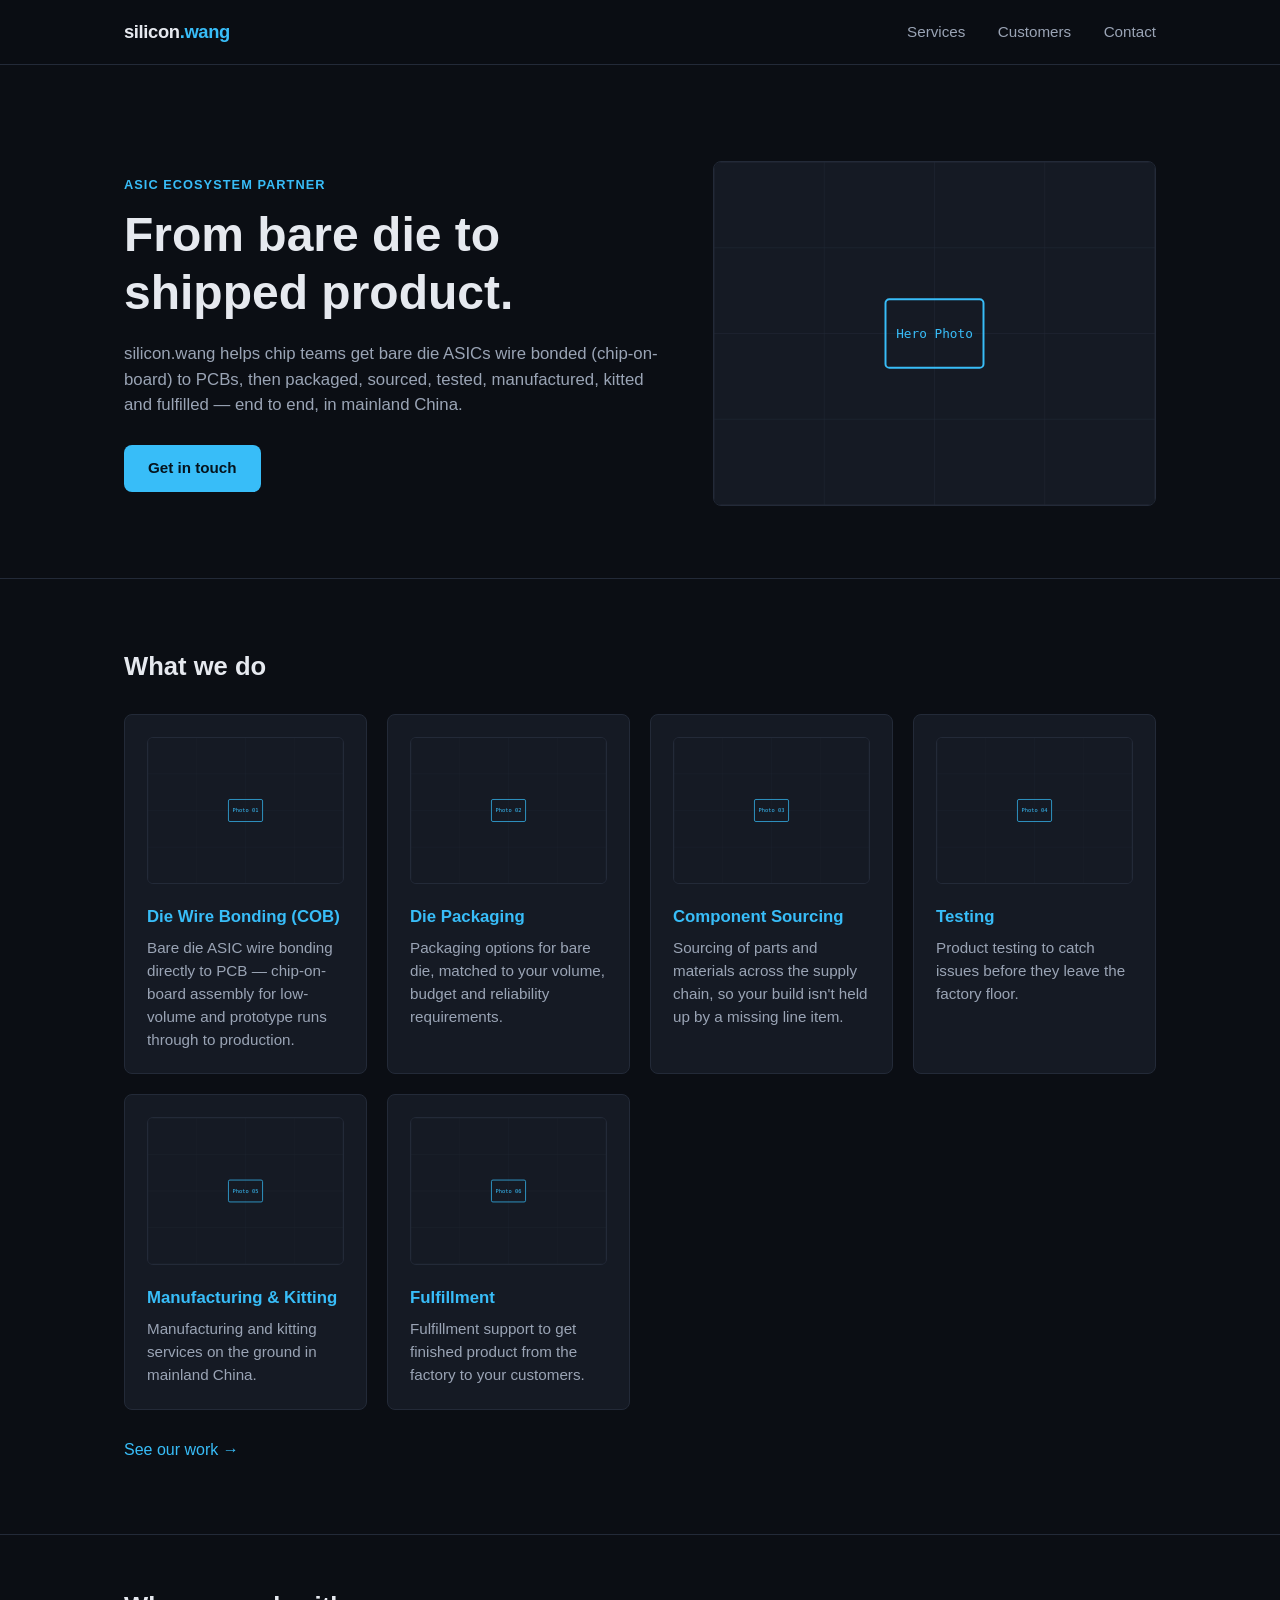
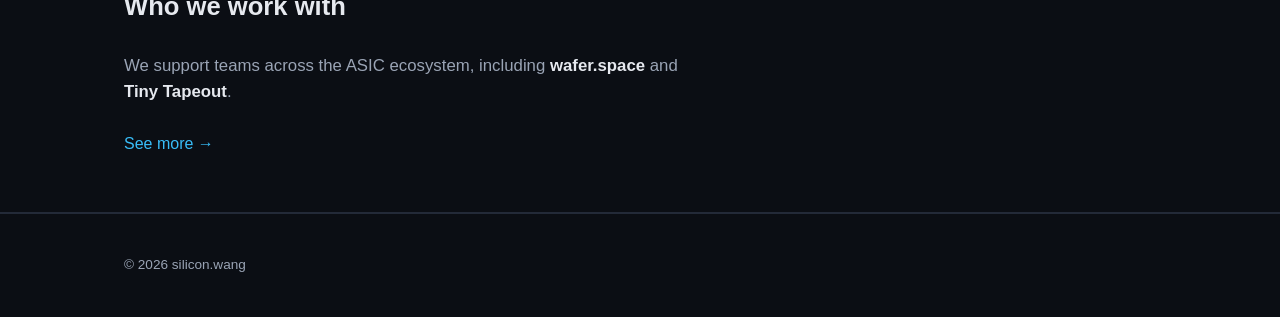
==== index.html @ a818342e "Initial silicon.wang site Minimal static site (HTML/CSS/JS) for silicon.wang: home, services, custom" ====
<!DOCTYPE html>
<html lang="en">
<head>
<meta charset="UTF-8">
<meta name="viewport" content="width=device-width, initial-scale=1.0">
<title>silicon.wang — ASIC Assembly &amp; Fulfillment</title>
<meta name="description" content="silicon.wang assists ASIC customers with die wire bonding (COB), packaging, sourcing, testing, manufacturing, kitting and fulfillment in mainland China.">
<link rel="icon" href="data:image/svg+xml,<svg xmlns=%22http://www.w3.org/2000/svg%22 viewBox=%220 0 100 100%22><rect width=%22100%22 height=%22100%22 rx=%2218%22 fill=%22%230b0e14%22/><rect x=%2230%22 y=%2230%22 width=%2240%22 height=%2240%22 fill=%22none%22 stroke=%22%2338bdf8%22 stroke-width=%226%22/></svg>">
<link rel="stylesheet" href="css/style.css">
</head>
<body>

<header class="site-header">
  <div class="wrap header-inner">
    <a href="index.html" class="logo">silicon<span>.wang</span></a>
    <nav class="nav">
      <a href="services.html">Services</a>
      <a href="customers.html">Customers</a>
      <a href="contact.html">Contact</a>
    </nav>
  </div>
</header>

<main id="top">

  <section class="hero">
    <div class="wrap hero-grid">
      <div>
        <p class="eyebrow">ASIC Ecosystem Partner</p>
        <h1>From bare die to shipped product.</h1>
        <p class="lede">
          silicon.wang helps chip teams get bare die ASICs wire bonded (chip-on-board) to
          PCBs, then packaged, sourced, tested, manufactured, kitted and fulfilled —
          end to end, in mainland China.
        </p>
        <a class="btn" href="contact.html">Get in touch</a>
      </div>
      <img class="hero-image" src="assets/placeholders/hero.svg" alt="Wire-bonded die on PCB (placeholder photo)">
    </div>
  </section>

  <section id="services" class="services">
    <div class="wrap">
      <h2>What we do</h2>
      <div class="grid">

        <a class="card" href="services.html">
          <img src="assets/placeholders/gallery-01.svg" alt="Die wire bonding (placeholder photo)">
          <h3>Die Wire Bonding (COB)</h3>
          <p>Bare die ASIC wire bonding directly to PCB — chip-on-board assembly for
          low-volume and prototype runs through to production.</p>
        </a>

        <a class="card" href="services.html">
          <img src="assets/placeholders/gallery-02.svg" alt="Die packaging (placeholder photo)">
          <h3>Die Packaging</h3>
          <p>Packaging options for bare die, matched to your volume, budget and
          reliability requirements.</p>
        </a>

        <a class="card" href="services.html">
          <img src="assets/placeholders/gallery-03.svg" alt="Component sourcing (placeholder photo)">
          <h3>Component Sourcing</h3>
          <p>Sourcing of parts and materials across the supply chain, so your build
          isn't held up by a missing line item.</p>
        </a>

        <a class="card" href="services.html">
          <img src="assets/placeholders/gallery-04.svg" alt="Product testing (placeholder photo)">
          <h3>Testing</h3>
          <p>Product testing to catch issues before they leave the factory floor.</p>
        </a>

        <a class="card" href="services.html">
          <img src="assets/placeholders/gallery-05.svg" alt="Manufacturing and kitting (placeholder photo)">
          <h3>Manufacturing &amp; Kitting</h3>
          <p>Manufacturing and kitting services on the ground in mainland China.</p>
        </a>

        <a class="card" href="services.html">
          <img src="assets/placeholders/gallery-06.svg" alt="Fulfillment (placeholder photo)">
          <h3>Fulfillment</h3>
          <p>Fulfillment support to get finished product from the factory to your
          customers.</p>
        </a>

      </div>
      <p class="section-more"><a href="services.html">See our work &rarr;</a></p>
    </div>
  </section>

  <section id="customers" class="customers">
    <div class="wrap">
      <h2>Who we work with</h2>
      <p class="lede">
        We support teams across the ASIC ecosystem, including
        <strong>wafer.space</strong> and <strong>Tiny Tapeout</strong>.
      </p>
      <p class="section-more"><a href="customers.html">See more &rarr;</a></p>
    </div>
  </section>

</main>

<footer class="site-footer">
  <div class="wrap">
    <p>&copy; <span id="year"></span> silicon.wang</p>
  </div>
</footer>

<script src="js/main.js"></script>
</body>
</html>
---- css/style.css ----
:root {
  --bg: #0b0e14;
  --bg-alt: #10141d;
  --panel: #151a24;
  --border: #232a38;
  --text: #e6e9ef;
  --text-dim: #9aa4b5;
  --accent: #38bdf8;
  --accent-dim: #1e7ba3;
  --max-width: 1080px;
  --radius: 8px;
}

* { box-sizing: border-box; }

html { scroll-behavior: smooth; }

body {
  margin: 0;
  font-family: -apple-system, BlinkMacSystemFont, "Segoe UI", Roboto, Helvetica, Arial, sans-serif;
  background: var(--bg);
  color: var(--text);
  line-height: 1.5;
}

.wrap {
  max-width: var(--max-width);
  margin: 0 auto;
  padding: 0 24px;
}

a { color: var(--accent); text-decoration: none; }
a:hover { text-decoration: underline; }

h1, h2, h3 { line-height: 1.2; font-weight: 600; }

/* Header */

.site-header {
  border-bottom: 1px solid var(--border);
  position: sticky;
  top: 0;
  background: rgba(11, 14, 20, 0.92);
  backdrop-filter: blur(6px);
  z-index: 10;
}

.header-inner {
  display: flex;
  align-items: center;
  justify-content: space-between;
  height: 64px;
}

.logo {
  font-weight: 700;
  font-size: 1.15rem;
  color: var(--text);
  letter-spacing: -0.02em;
}
.logo span { color: var(--accent); }
.logo:hover { text-decoration: none; }

.nav a {
  color: var(--text-dim);
  margin-left: 28px;
  font-size: 0.95rem;
}
.nav a:hover { color: var(--text); text-decoration: none; }
.nav a.active { color: var(--text); }

/* Hero */

.hero {
  padding: 96px 0 72px;
  border-bottom: 1px solid var(--border);
}

.hero-grid {
  display: grid;
  grid-template-columns: 1.1fr 0.9fr;
  gap: 48px;
  align-items: center;
}

.hero-image {
  width: 100%;
  height: auto;
  border-radius: var(--radius);
  border: 1px solid var(--border);
}

@media (max-width: 800px) {
  .hero-grid { grid-template-columns: 1fr; }
  .hero-image { order: -1; }
}

/* Page header (services / customers) */

.page-header {
  padding: 72px 0 48px;
  border-bottom: 1px solid var(--border);
}
.page-header h1 { font-size: clamp(1.8rem, 4vw, 2.6rem); margin: 0 0 16px; }

.eyebrow {
  text-transform: uppercase;
  letter-spacing: 0.08em;
  font-size: 0.8rem;
  color: var(--accent);
  margin: 0 0 12px;
  font-weight: 600;
}

.hero h1 {
  font-size: clamp(2rem, 4.5vw, 3rem);
  margin: 0 0 20px;
  max-width: 18ch;
}

.lede {
  color: var(--text-dim);
  font-size: 1.05rem;
  max-width: 60ch;
  margin: 0 0 28px;
}

.btn {
  display: inline-block;
  background: var(--accent);
  color: #05131c;
  font-weight: 600;
  padding: 12px 24px;
  border-radius: var(--radius);
  border: none;
  cursor: pointer;
  font-size: 0.95rem;
}
.btn:hover { background: #5cc9fb; text-decoration: none; }

/* Services */

.services { padding: 72px 0; border-bottom: 1px solid var(--border); }
.services h2, .customers h2, .contact h2 { margin: 0 0 32px; font-size: 1.6rem; }

.grid {
  display: grid;
  grid-template-columns: repeat(auto-fit, minmax(240px, 1fr));
  gap: 20px;
}

.card {
  display: block;
  background: var(--panel);
  border: 1px solid var(--border);
  border-radius: var(--radius);
  padding: 22px;
  color: inherit;
}
a.card:hover {
  border-color: var(--accent-dim);
  text-decoration: none;
}
.card.card-static { cursor: default; }

.card img {
  width: 100%;
  aspect-ratio: 4 / 3;
  object-fit: cover;
  border-radius: 6px;
  border: 1px solid var(--border);
  margin-bottom: 16px;
}

.card h3 {
  margin: 0 0 10px;
  font-size: 1.05rem;
  color: var(--accent);
}

.card p {
  margin: 0;
  color: var(--text-dim);
  font-size: 0.95rem;
}

.section-more { margin: 28px 0 0; }

/* Customers */

.customers { padding: 56px 0; border-bottom: 1px solid var(--border); }
.customers strong { color: var(--text); }

/* Gallery */

.gallery-section { padding: 56px 0 72px; }
.gallery-section h2 { margin: 0 0 24px; font-size: 1.6rem; }

.gallery {
  display: flex;
  gap: 16px;
  overflow-x: auto;
  scroll-snap-type: x mandatory;
  padding-bottom: 8px;
  -webkit-overflow-scrolling: touch;
}

.gallery img {
  flex: 0 0 auto;
  width: 280px;
  height: 210px;
  object-fit: cover;
  border-radius: var(--radius);
  border: 1px solid var(--border);
  scroll-snap-align: start;
  cursor: zoom-in;
}
.gallery img:hover { border-color: var(--accent-dim); }
.gallery img:focus-visible { outline: 2px solid var(--accent); }

/* Lightbox */

.lightbox {
  position: fixed;
  inset: 0;
  background: rgba(5, 7, 11, 0.94);
  display: flex;
  align-items: center;
  justify-content: center;
  z-index: 100;
}
.lightbox[hidden] { display: none; }

.lightbox-image {
  max-width: 90vw;
  max-height: 86vh;
  border-radius: 6px;
  border: 1px solid var(--border);
}

.lightbox-close,
.lightbox-prev,
.lightbox-next {
  position: absolute;
  background: var(--panel);
  border: 1px solid var(--border);
  color: var(--text);
  border-radius: 999px;
  cursor: pointer;
  font-size: 1.4rem;
  line-height: 1;
}

.lightbox-close {
  top: 20px;
  right: 20px;
  width: 44px;
  height: 44px;
}

.lightbox-prev,
.lightbox-next {
  top: 50%;
  transform: translateY(-50%);
  width: 52px;
  height: 52px;
}
.lightbox-prev { left: 20px; }
.lightbox-next { right: 20px; }

.lightbox-close:hover,
.lightbox-prev:hover,
.lightbox-next:hover { border-color: var(--accent-dim); }

@media (max-width: 560px) {
  .lightbox-prev, .lightbox-next { width: 40px; height: 40px; font-size: 1.1rem; }
}

/* Contact */

.contact { padding: 72px 0; }

.contact-grid {
  display: grid;
  grid-template-columns: 1.1fr 0.9fr;
  gap: 48px;
  align-items: start;
}

@media (max-width: 800px) {
  .contact-grid { grid-template-columns: 1fr; }
  .contact-grid .hero-image { order: -1; }
}

.contact-form {
  max-width: 560px;
  margin-top: 8px;
}

.form-row { margin-bottom: 18px; display: flex; flex-direction: column; }

label {
  font-size: 0.85rem;
  color: var(--text-dim);
  margin-bottom: 6px;
}

input, textarea {
  background: var(--bg-alt);
  border: 1px solid var(--border);
  border-radius: var(--radius);
  color: var(--text);
  padding: 10px 12px;
  font-size: 0.95rem;
  font-family: inherit;
  resize: vertical;
}

input:focus, textarea:focus {
  outline: none;
  border-color: var(--accent);
}

.form-status {
  margin-top: 14px;
  font-size: 0.9rem;
  color: var(--text-dim);
}

/* Footer */

.site-footer {
  border-top: 1px solid var(--border);
  padding: 28px 0;
  color: var(--text-dim);
  font-size: 0.85rem;
}

@media (max-width: 560px) {
  .nav a { margin-left: 16px; font-size: 0.85rem; }
  .hero { padding: 64px 0 48px; }
}
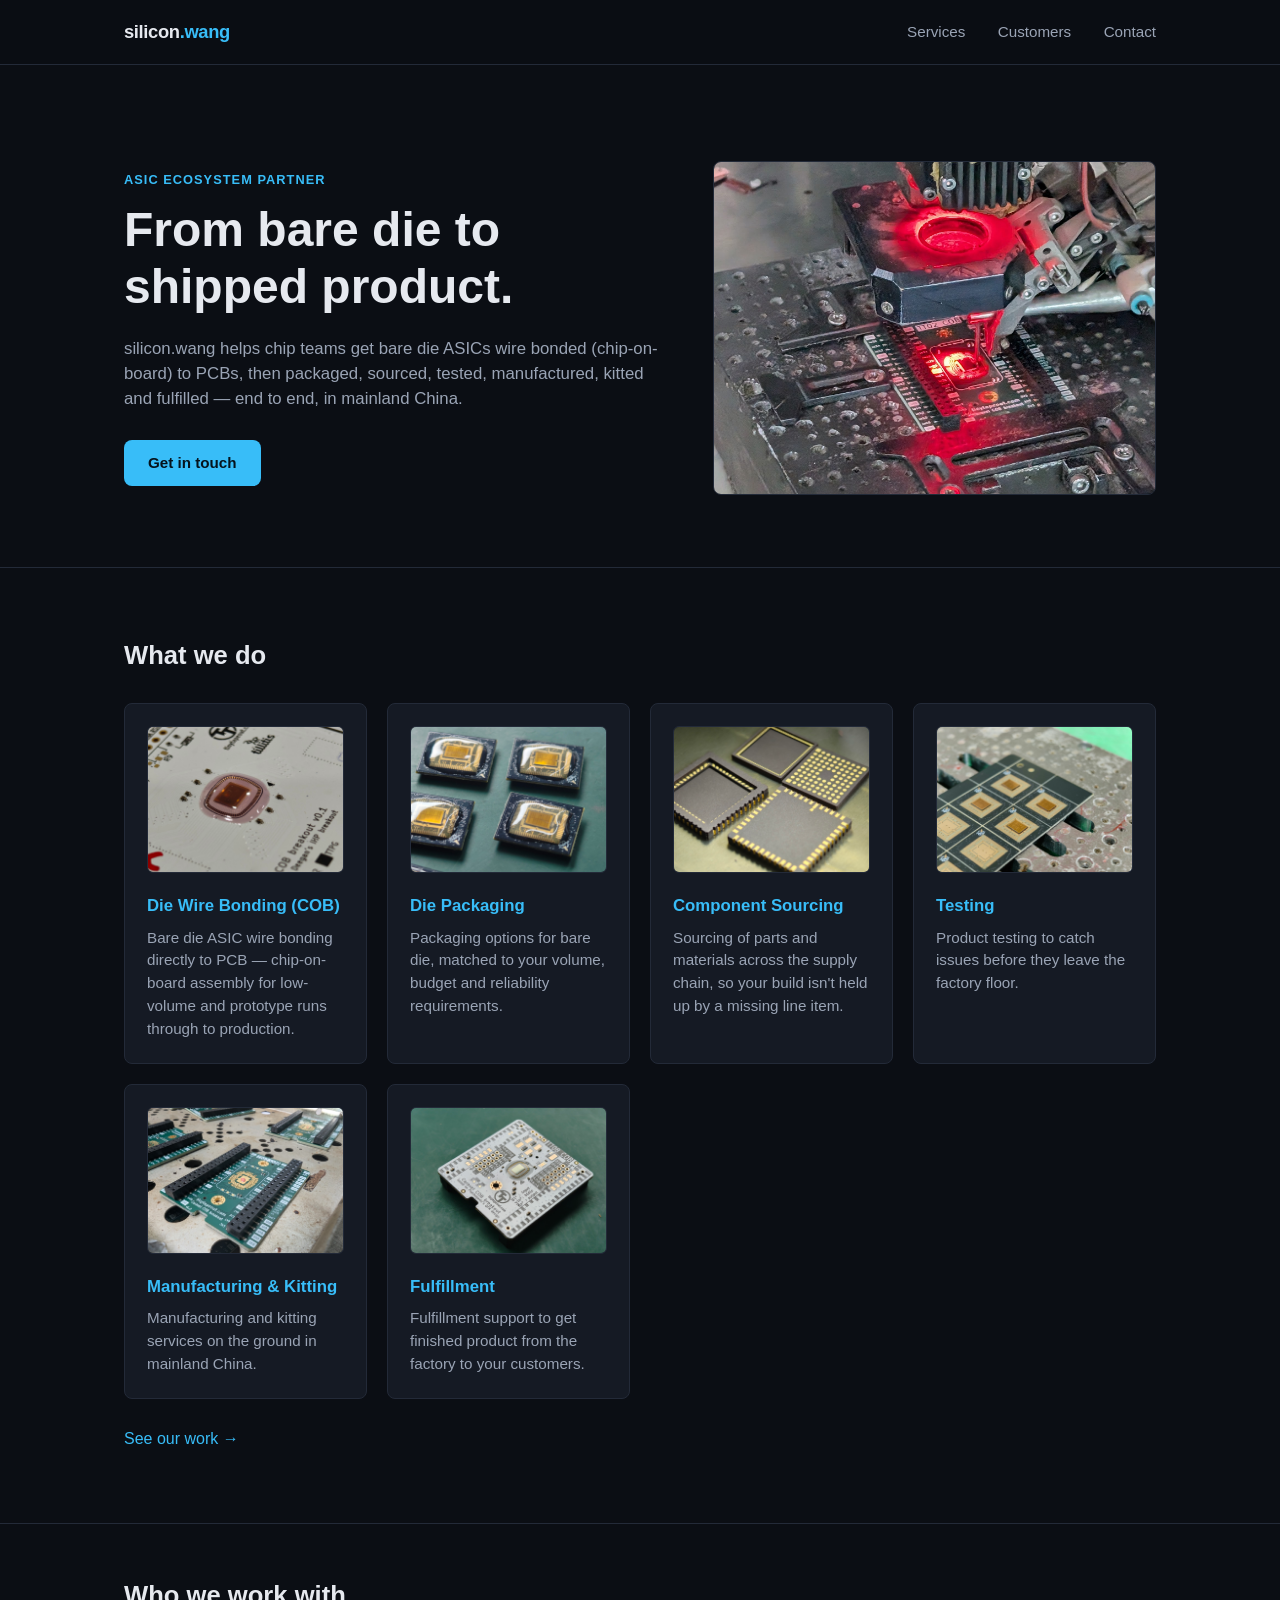
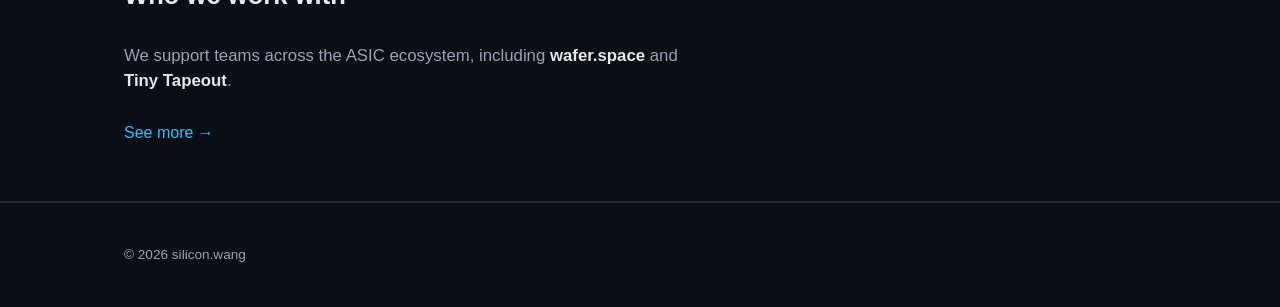
==== commit 47797284: "Replace placeholder images with real photos Swap the generated SVG placeholders for real photos of C" ====
--- a/index.html
+++ b/index.html
@@ -35,7 +35,7 @@
         </p>
         <a class="btn" href="contact.html">Get in touch</a>
       </div>
-      <img class="hero-image" src="assets/placeholders/hero.svg" alt="Wire-bonded die on PCB (placeholder photo)">
+      <img class="hero-image" src="assets/photos/wire-bonding-machine.jpg" alt="Wire bonding machine mid-bond on a die">
     </div>
   </section>
 
@@ -45,40 +45,40 @@
       <div class="grid">
 
         <a class="card" href="services.html">
-          <img src="assets/placeholders/gallery-01.svg" alt="Die wire bonding (placeholder photo)">
+          <img src="assets/photos/wire-bonded-die-macro.jpg" alt="Macro shot of a wire-bonded die">
           <h3>Die Wire Bonding (COB)</h3>
           <p>Bare die ASIC wire bonding directly to PCB — chip-on-board assembly for
           low-volume and prototype runs through to production.</p>
         </a>
 
         <a class="card" href="services.html">
-          <img src="assets/placeholders/gallery-02.svg" alt="Die packaging (placeholder photo)">
+          <img src="assets/photos/packaged-dies-glob.jpg" alt="Glob-top packaged dies on PCB pads">
           <h3>Die Packaging</h3>
           <p>Packaging options for bare die, matched to your volume, budget and
           reliability requirements.</p>
         </a>
 
         <a class="card" href="services.html">
-          <img src="assets/placeholders/gallery-03.svg" alt="Component sourcing (placeholder photo)">
+          <img src="assets/photos/qfn-packages-loose.jpg" alt="Loose QFN packaged components">
           <h3>Component Sourcing</h3>
           <p>Sourcing of parts and materials across the supply chain, so your build
           isn't held up by a missing line item.</p>
         </a>
 
         <a class="card" href="services.html">
-          <img src="assets/placeholders/gallery-04.svg" alt="Product testing (placeholder photo)">
+          <img src="assets/photos/wafer-reticle-macro.jpg" alt="Macro shot of a wafer reticle under inspection">
           <h3>Testing</h3>
           <p>Product testing to catch issues before they leave the factory floor.</p>
         </a>
 
         <a class="card" href="services.html">
-          <img src="assets/placeholders/gallery-05.svg" alt="Manufacturing and kitting (placeholder photo)">
+          <img src="assets/photos/manufacturing-boards-wide.jpg" alt="Batch of COB boards laid out for production">
           <h3>Manufacturing &amp; Kitting</h3>
           <p>Manufacturing and kitting services on the ground in mainland China.</p>
         </a>
 
         <a class="card" href="services.html">
-          <img src="assets/placeholders/gallery-06.svg" alt="Fulfillment (placeholder photo)">
+          <img src="assets/photos/tt08-board-clean.jpg" alt="Finished COB board ready for delivery">
           <h3>Fulfillment</h3>
           <p>Fulfillment support to get finished product from the factory to your
           customers.</p>
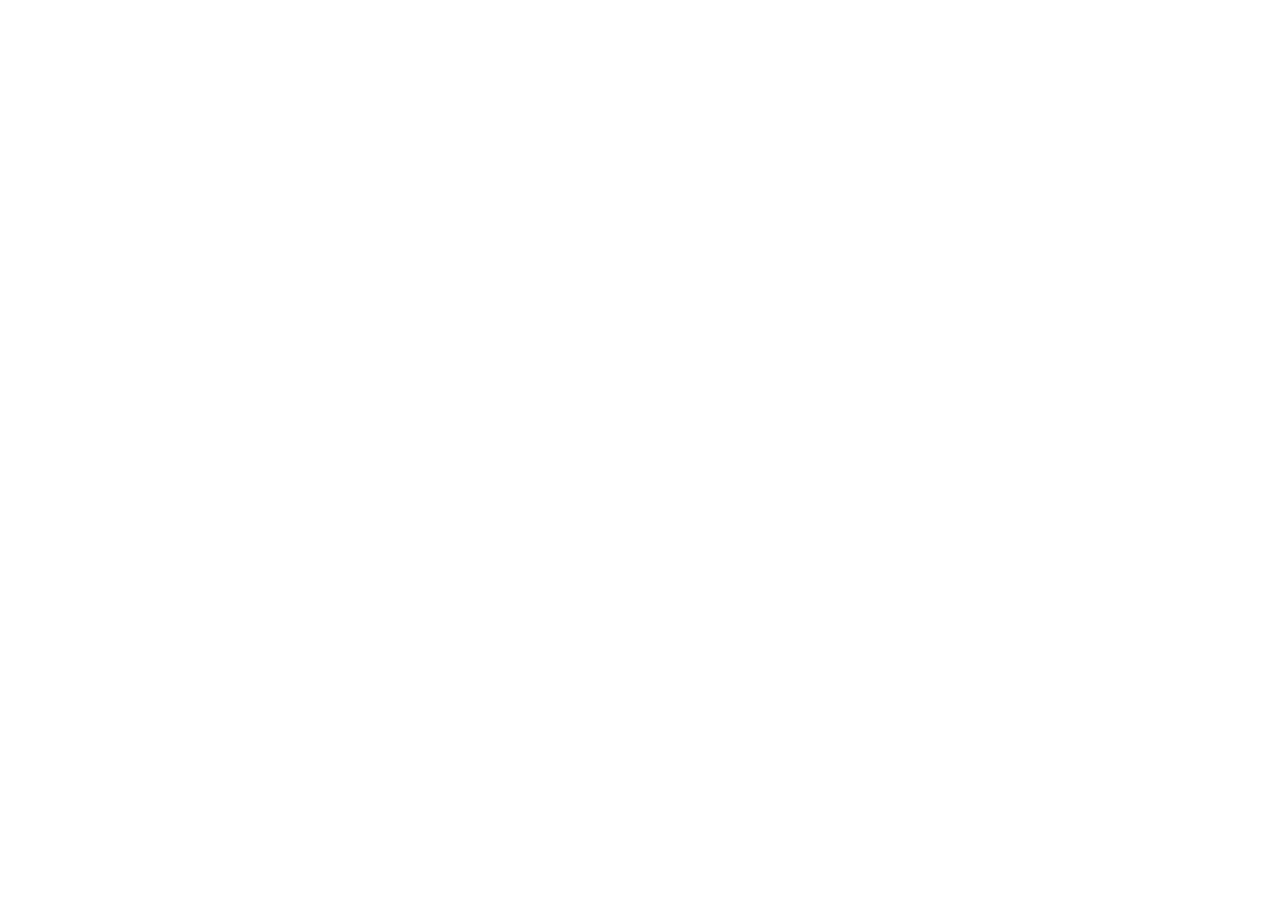
==== commit 0084de54: "Redirect silicon.wang to www.outerfab.com Replace the multi-page site with a redirect-only index.htm" ====
--- a/index.html
+++ b/index.html
@@ -3,111 +3,13 @@
 <head>
 <meta charset="UTF-8">
 <meta name="viewport" content="width=device-width, initial-scale=1.0">
-<title>silicon.wang — ASIC Assembly &amp; Fulfillment</title>
-<meta name="description" content="silicon.wang assists ASIC customers with die wire bonding (COB), packaging, sourcing, testing, manufacturing, kitting and fulfillment in mainland China.">
-<link rel="icon" href="data:image/svg+xml,<svg xmlns=%22http://www.w3.org/2000/svg%22 viewBox=%220 0 100 100%22><rect width=%22100%22 height=%22100%22 rx=%2218%22 fill=%22%230b0e14%22/><rect x=%2230%22 y=%2230%22 width=%2240%22 height=%2240%22 fill=%22none%22 stroke=%22%2338bdf8%22 stroke-width=%226%22/></svg>">
-<link rel="stylesheet" href="css/style.css">
+<title>Redirecting to www.outerfab.com…</title>
+<meta http-equiv="refresh" content="0; url=https://www.outerfab.com/">
+<link rel="canonical" href="https://www.outerfab.com/">
+<meta name="robots" content="noindex">
+<script>window.location.replace("https://www.outerfab.com/");</script>
 </head>
 <body>
-
-<header class="site-header">
-  <div class="wrap header-inner">
-    <a href="index.html" class="logo">silicon<span>.wang</span></a>
-    <nav class="nav">
-      <a href="services.html">Services</a>
-      <a href="customers.html">Customers</a>
-      <a href="contact.html">Contact</a>
-    </nav>
-  </div>
-</header>
-
-<main id="top">
-
-  <section class="hero">
-    <div class="wrap hero-grid">
-      <div>
-        <p class="eyebrow">ASIC Ecosystem Partner</p>
-        <h1>From bare die to shipped product.</h1>
-        <p class="lede">
-          silicon.wang helps chip teams get bare die ASICs wire bonded (chip-on-board) to
-          PCBs, then packaged, sourced, tested, manufactured, kitted and fulfilled —
-          end to end, in mainland China.
-        </p>
-        <a class="btn" href="contact.html">Get in touch</a>
-      </div>
-      <img class="hero-image" src="assets/photos/wire-bonding-machine.jpg" alt="Wire bonding machine mid-bond on a die">
-    </div>
-  </section>
-
-  <section id="services" class="services">
-    <div class="wrap">
-      <h2>What we do</h2>
-      <div class="grid">
-
-        <a class="card" href="services.html">
-          <img src="assets/photos/wire-bonded-die-macro.jpg" alt="Macro shot of a wire-bonded die">
-          <h3>Die Wire Bonding (COB)</h3>
-          <p>Bare die ASIC wire bonding directly to PCB — chip-on-board assembly for
-          low-volume and prototype runs through to production.</p>
-        </a>
-
-        <a class="card" href="services.html">
-          <img src="assets/photos/packaged-dies-glob.jpg" alt="Glob-top packaged dies on PCB pads">
-          <h3>Die Packaging</h3>
-          <p>Packaging options for bare die, matched to your volume, budget and
-          reliability requirements.</p>
-        </a>
-
-        <a class="card" href="services.html">
-          <img src="assets/photos/qfn-packages-loose.jpg" alt="Loose QFN packaged components">
-          <h3>Component Sourcing</h3>
-          <p>Sourcing of parts and materials across the supply chain, so your build
-          isn't held up by a missing line item.</p>
-        </a>
-
-        <a class="card" href="services.html">
-          <img src="assets/photos/wafer-reticle-macro.jpg" alt="Macro shot of a wafer reticle under inspection">
-          <h3>Testing</h3>
-          <p>Product testing to catch issues before they leave the factory floor.</p>
-        </a>
-
-        <a class="card" href="services.html">
-          <img src="assets/photos/manufacturing-boards-wide.jpg" alt="Batch of COB boards laid out for production">
-          <h3>Manufacturing &amp; Kitting</h3>
-          <p>Manufacturing and kitting services on the ground in mainland China.</p>
-        </a>
-
-        <a class="card" href="services.html">
-          <img src="assets/photos/tt08-board-clean.jpg" alt="Finished COB board ready for delivery">
-          <h3>Fulfillment</h3>
-          <p>Fulfillment support to get finished product from the factory to your
-          customers.</p>
-        </a>
-
-      </div>
-      <p class="section-more"><a href="services.html">See our work &rarr;</a></p>
-    </div>
-  </section>
-
-  <section id="customers" class="customers">
-    <div class="wrap">
-      <h2>Who we work with</h2>
-      <p class="lede">
-        We support teams across the ASIC ecosystem, including
-        <strong>wafer.space</strong> and <strong>Tiny Tapeout</strong>.
-      </p>
-      <p class="section-more"><a href="customers.html">See more &rarr;</a></p>
-    </div>
-  </section>
-
-</main>
-
-<footer class="site-footer">
-  <div class="wrap">
-    <p>&copy; <span id="year"></span> silicon.wang</p>
-  </div>
-</footer>
-
-<script src="js/main.js"></script>
+<p>Redirecting to <a href="https://www.outerfab.com/">www.outerfab.com</a>…</p>
 </body>
 </html>
